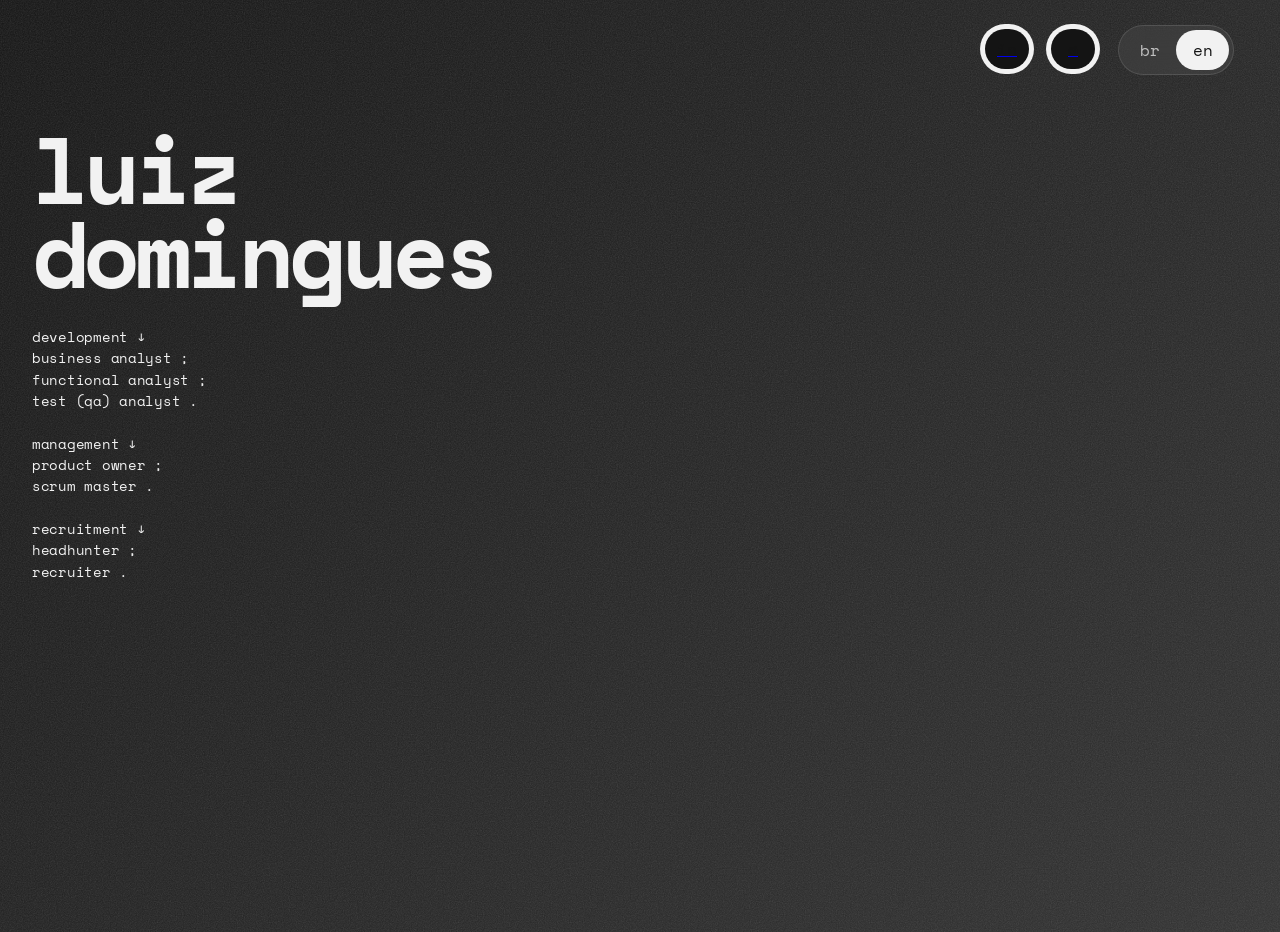
==== index.html @ 3195b7db "added linkedin and email buttons to the left of the language toggle with minimal changes index.html " ====
<!--
File: index.html
Version: 0.4
Last updated: 2026-07-29
System: frontend
-->
<!DOCTYPE html>
<html lang="en">
<head>
  <meta charset="UTF-8" />
  <meta name="viewport" content="width=device-width, initial-scale=1.0" />
  <title>Luiz Domingues</title>
  <meta name="description" content="Landing page pessoal de Luiz Domingues." />
  <link rel="preconnect" href="https://fonts.googleapis.com" />
  <link rel="preconnect" href="https://fonts.gstatic.com" crossorigin />
  <link href="https://fonts.googleapis.com/css2?family=Space+Mono:wght@400;700&display=swap" rel="stylesheet" />
  <link rel="stylesheet" href="./style.css" />
</head>
<body>
  <svg class="noise-defs" aria-hidden="true" width="0" height="0">
    <filter id="noiseFilter">
      <feTurbulence
        type="fractalNoise"
        baseFrequency="0.85"
        numOctaves="2"
        stitchTiles="stitch"
      />
      <feColorMatrix
        type="saturate"
        values="0"
      />
    </filter>
  </svg>

  <div class="page-shell">
    <div class="page-shell__grain" aria-hidden="true"></div>

    <header class="topbar">
      <a href="https://www.linkedin.com/in/luizdominguesn/" target="_blank" rel="noreferrer noopener" aria-label="linkedin" class="social-link">
        <span class="social-link__track">
          <span class="social-link__thumb"></span>
          <span class="social-link__option is-active">in</span>
        </span>
      </a>
      <a href="mailto:jobs@luizdomingues.com" aria-label="email" class="social-link">
        <span class="social-link__track">
          <span class="social-link__thumb"></span>
          <span class="social-link__option is-active">@</span>
        </span>
      </a>
      <button
        class="lang-toggle"
        type="button"
        aria-label="Toggle language"
        data-lang-toggle
        data-lang="en"
      >
        <span class="lang-toggle__track">
          <span class="lang-toggle__thumb"></span>
          <span class="lang-toggle__option" data-lang-option="pt">br</span>
          <span class="lang-toggle__option is-active" data-lang-option="en">en</span>
        </span>
      </button>
    </header>

    <main class="hero">
      <h1 class="hero__title" data-i18n="title"></h1>
      <div class="hero__content" data-i18n="content"></div>
    </main>
  </div>

  <script src="./script.js"></script>
</body>
</html>
---- style.css ----
/*
File: style.css
Version: 0.8
Last updated: 2026-07-29
System: frontend
*/

:root {
  --bg-start: #141414;
  --bg-end: #313131;
  --text: #f2f2f2;
  --text-muted: rgba(242, 242, 242, 0.72);
  --surface: rgba(255, 255, 255, 0.06);
  --border: rgba(255, 255, 255, 0.12);
  --radius-pill: 999px;
  --transition: 180ms cubic-bezier(0.16, 1, 0.3, 1);
}

* {
  box-sizing: border-box;
}

html {
  -webkit-font-smoothing: antialiased;
  -moz-osx-font-smoothing: grayscale;
  min-height: 100%;
  background: linear-gradient(135deg, var(--bg-start) 0%, var(--bg-end) 100%);
  overflow: clip;
}

body {
  margin: 0;
  min-height: 100dvh;
  background: transparent;
  overflow-x: clip;
  overflow-y: clip;
  color: var(--text);
  font-family: "Space Mono", monospace;
  text-transform: lowercase;
  text-align: left;
}

a,
button {
  font: inherit;
}

button {
  border: 0;
  background: transparent;
  cursor: pointer;
}

.noise-defs {
  position: absolute;
}

.page-shell {
  position: relative;
  min-height: 100dvh;
  width: 100%;
  margin: 0;
  padding: 24px 32px;
  overflow: hidden;
}

.page-shell__grain {
  position: absolute;
  inset: 0;
  opacity: 0.16;
  pointer-events: none;
  filter: url(#noiseFilter);
}

.page-shell__grain::before {
  content: "";
  position: absolute;
  inset: -20%;
  background:
    repeating-linear-gradient(
      0deg,
      rgba(255, 255, 255, 0.05) 0 1px,
      transparent 1px 3px
    ),
    repeating-linear-gradient(
      90deg,
      rgba(255, 255, 255, 0.03) 0 1px,
      transparent 1px 4px
    );
  mix-blend-mode: soft-light;
}

.topbar {
  position: relative;
  z-index: 2;
  display: flex;
  justify-content: flex-end;
  margin-bottom: 28px;
  padding-right: 8px;
  gap: 12px;
}

.social-link__track,
.lang-toggle__track {
  position: relative;
  display: grid;
  grid-template-columns: 1fr 1fr;
  align-items: center;
  width: 116px;
  padding: 4px;
  border-radius: var(--radius-pill);
  background: var(--surface);
  border: 1px solid var(--border);
  backdrop-filter: blur(12px);
  overflow: hidden;
}

.social-link__track {
  width: 54px;
  grid-template-columns: 1fr;
  background: var(--text);
  border-color: transparent;
}

.social-link__thumb,
.lang-toggle__thumb {
  position: absolute;
  top: 4px;
  left: 4px;
  width: calc(50% - 4px);
  height: calc(100% - 8px);
  border-radius: var(--radius-pill);
  background: var(--text);
  transition: transform var(--transition);
}

.social-link__thumb {
  width: calc(100% - 8px);
  background: var(--bg-start);
}

.social-link__option,
.lang-toggle__option {
  position: relative;
  z-index: 1;
  display: inline-flex;
  align-items: center;
  justify-content: center;
  min-height: 40px;
  padding: 0 14px;
  color: var(--text-muted);
  transition: color var(--transition);
}

.social-link__option {
  padding: 0;
  color: var(--bg-start);
}

.lang-toggle[data-lang="en"] .lang-toggle__thumb {
  transform: translateX(100%);
}

.lang-toggle__option.is-active {
  color: #141414;
}

.hero {
  position: relative;
  z-index: 2;
  min-height: calc(100dvh - 96px);
  width: 100%;
  display: flex;
  flex-direction: column;
  align-items: flex-start;
  justify-content: flex-start;
  gap: 1.75rem;
  padding-top: 1.5rem;
}

.hero__title {
  margin: 0;
  width: min(100%, 9ch);
  font-size: clamp(2.8rem, 9vw, 5.8rem);
  line-height: 0.9;
  letter-spacing: -0.06em;
  text-align: left;
}

.hero__content {
  width: min(100%, 42rem);
  white-space: pre-line;
  font-size: clamp(0.86rem, 1vw, 1rem);
  line-height: 1.55;
  letter-spacing: -0.02em;
  text-align: left;
  display: block;
  margin-top: 0.25rem;
}

@media (max-width: 640px) {
  .page-shell {
    padding: 16px 20px;
  }

  .topbar {
    margin-bottom: 16px;
    padding-right: 6px;
    gap: 8px;
  }

  .social-link__track {
    width: 48px;
  }

  .lang-toggle__track {
    width: 108px;
  }

  .hero {
    min-height: calc(100dvh - 84px);
    gap: 1.25rem;
    padding-top: 1rem;
  }

  .hero__title {
    width: 100%;
  }
}
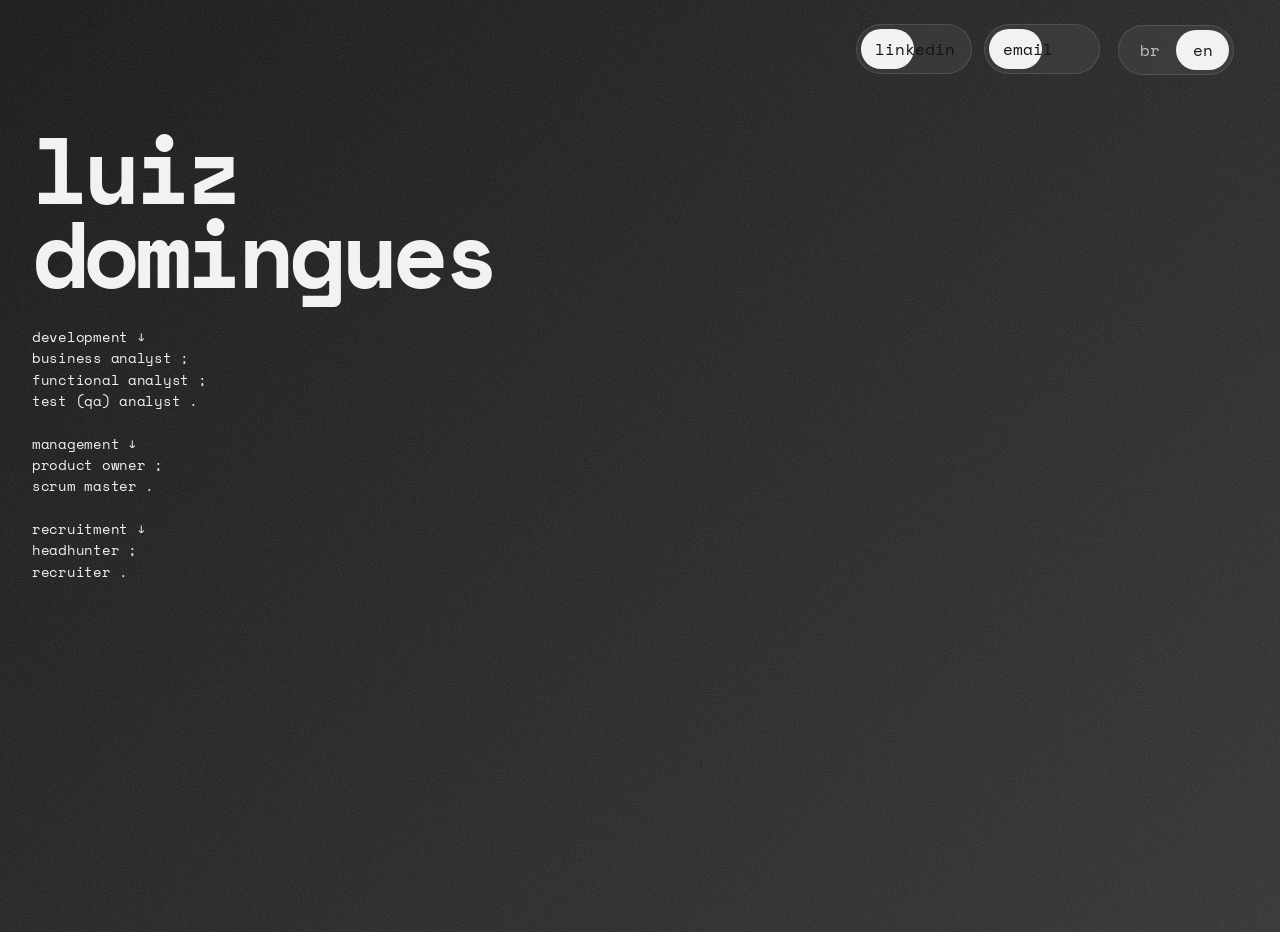
==== commit 213c929e: "updated linkedin and email buttons to use the same visual style as the language toggle, with "linked" ====
--- a/index.html
+++ b/index.html
@@ -1,6 +1,6 @@
 <!--
 File: index.html
-Version: 0.4
+Version: 0.5
 Last updated: 2026-07-29
 System: frontend
 -->
@@ -36,16 +36,16 @@
     <div class="page-shell__grain" aria-hidden="true"></div>
 
     <header class="topbar">
-      <a href="https://www.linkedin.com/in/luizdominguesn/" target="_blank" rel="noreferrer noopener" aria-label="linkedin" class="social-link">
-        <span class="social-link__track">
-          <span class="social-link__thumb"></span>
-          <span class="social-link__option is-active">in</span>
+      <a href="https://www.linkedin.com/in/luizdominguesn/" target="_blank" rel="noreferrer noopener" aria-label="linkedin" class="lang-toggle">
+        <span class="lang-toggle__track">
+          <span class="lang-toggle__thumb"></span>
+          <span class="lang-toggle__option is-active">linkedin</span>
         </span>
       </a>
-      <a href="mailto:jobs@luizdomingues.com" aria-label="email" class="social-link">
-        <span class="social-link__track">
-          <span class="social-link__thumb"></span>
-          <span class="social-link__option is-active">@</span>
+      <a href="mailto:jobs@luizdomingues.com" aria-label="email" class="lang-toggle">
+        <span class="lang-toggle__track">
+          <span class="lang-toggle__thumb"></span>
+          <span class="lang-toggle__option is-active">email</span>
         </span>
       </a>
       <button
--- a/style.css
+++ b/style.css
@@ -1,6 +1,6 @@
 /*
 File: style.css
-Version: 0.8
+Version: 0.9
 Last updated: 2026-07-29
 System: frontend
 */
@@ -43,6 +43,11 @@
 a,
 button {
   font: inherit;
+}
+
+a {
+  color: inherit;
+  text-decoration: none;
 }
 
 button {
@@ -100,7 +105,6 @@
   gap: 12px;
 }
 
-.social-link__track,
 .lang-toggle__track {
   position: relative;
   display: grid;
@@ -115,14 +119,6 @@
   overflow: hidden;
 }
 
-.social-link__track {
-  width: 54px;
-  grid-template-columns: 1fr;
-  background: var(--text);
-  border-color: transparent;
-}
-
-.social-link__thumb,
 .lang-toggle__thumb {
   position: absolute;
   top: 4px;
@@ -134,12 +130,10 @@
   transition: transform var(--transition);
 }
 
-.social-link__thumb {
-  width: calc(100% - 8px);
-  background: var(--bg-start);
-}
-
-.social-link__option,
+.lang-toggle[data-lang="en"] .lang-toggle__thumb {
+  transform: translateX(100%);
+}
+
 .lang-toggle__option {
   position: relative;
   z-index: 1;
@@ -150,15 +144,6 @@
   padding: 0 14px;
   color: var(--text-muted);
   transition: color var(--transition);
-}
-
-.social-link__option {
-  padding: 0;
-  color: var(--bg-start);
-}
-
-.lang-toggle[data-lang="en"] .lang-toggle__thumb {
-  transform: translateX(100%);
 }
 
 .lang-toggle__option.is-active {
@@ -206,15 +191,6 @@
   .topbar {
     margin-bottom: 16px;
     padding-right: 6px;
-    gap: 8px;
-  }
-
-  .social-link__track {
-    width: 48px;
-  }
-
-  .lang-toggle__track {
-    width: 108px;
   }
 
   .hero {
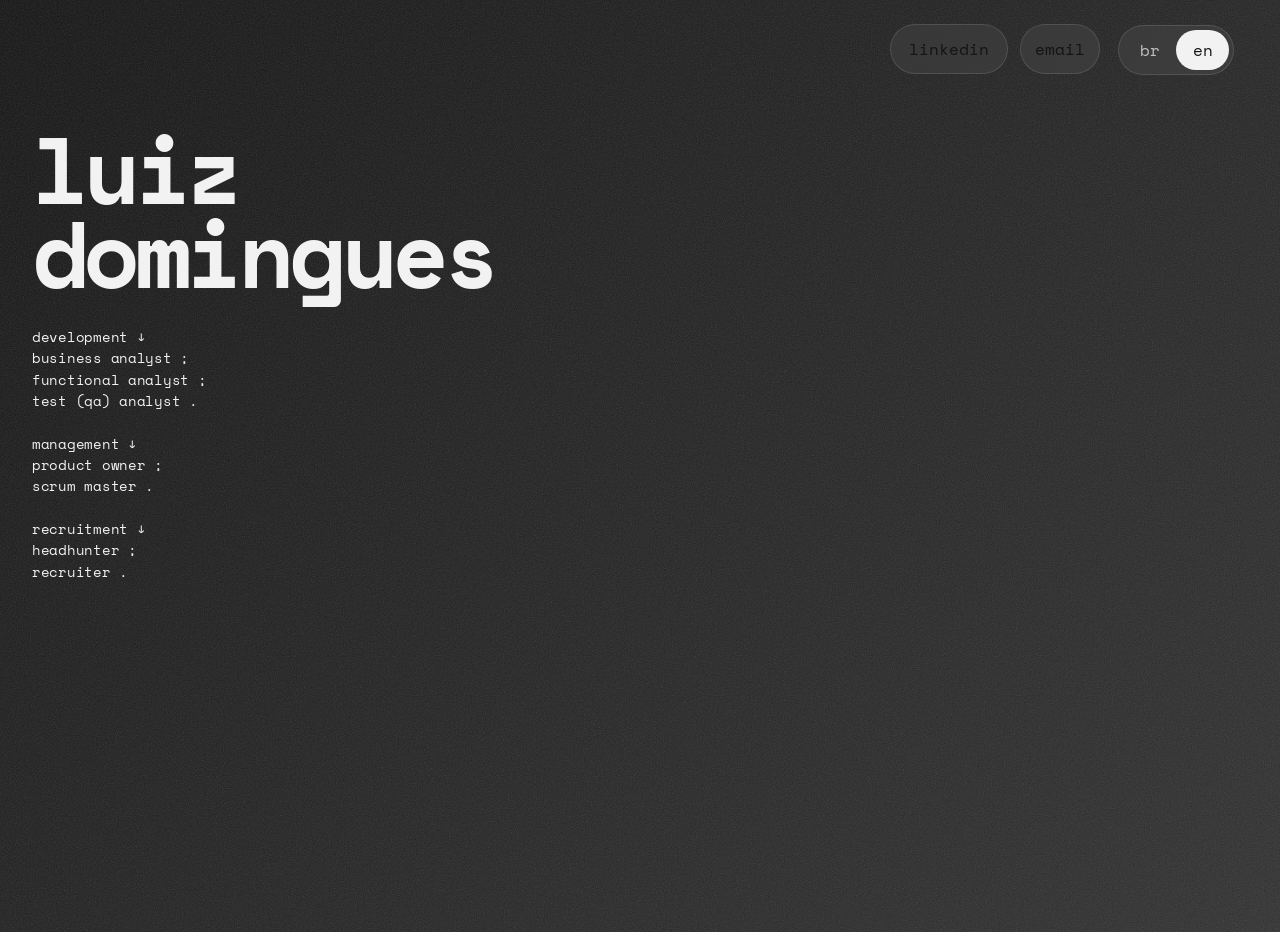
==== commit 71a73e66: "adjusted social buttons width and inner track to match text size and look consistent with the langua" ====
--- a/index.html
+++ b/index.html
@@ -1,6 +1,6 @@
 <!--
 File: index.html
-Version: 0.5
+Version: 0.6
 Last updated: 2026-07-29
 System: frontend
 -->
@@ -36,13 +36,13 @@
     <div class="page-shell__grain" aria-hidden="true"></div>
 
     <header class="topbar">
-      <a href="https://www.linkedin.com/in/luizdominguesn/" target="_blank" rel="noreferrer noopener" aria-label="linkedin" class="lang-toggle">
+      <a href="https://www.linkedin.com/in/luizdominguesn/" target="_blank" rel="noreferrer noopener" aria-label="linkedin" class="lang-toggle lang-toggle--social">
         <span class="lang-toggle__track">
           <span class="lang-toggle__thumb"></span>
           <span class="lang-toggle__option is-active">linkedin</span>
         </span>
       </a>
-      <a href="mailto:jobs@luizdomingues.com" aria-label="email" class="lang-toggle">
+      <a href="mailto:jobs@luizdomingues.com" aria-label="email" class="lang-toggle lang-toggle--social lang-toggle--email">
         <span class="lang-toggle__track">
           <span class="lang-toggle__thumb"></span>
           <span class="lang-toggle__option is-active">email</span>
--- a/style.css
+++ b/style.css
@@ -1,6 +1,6 @@
 /*
 File: style.css
-Version: 0.9
+Version: 0.10
 Last updated: 2026-07-29
 System: frontend
 */
@@ -119,6 +119,16 @@
   overflow: hidden;
 }
 
+.lang-toggle--social .lang-toggle__track {
+  width: auto;
+  grid-template-columns: 1fr;
+  justify-content: center;
+}
+
+.lang-toggle--email .lang-toggle__track {
+  width: 80px;
+}
+
 .lang-toggle__thumb {
   position: absolute;
   top: 4px;
@@ -128,6 +138,10 @@
   border-radius: var(--radius-pill);
   background: var(--text);
   transition: transform var(--transition);
+}
+
+.lang-toggle--social .lang-toggle__thumb {
+  display: none;
 }
 
 .lang-toggle[data-lang="en"] .lang-toggle__thumb {
@@ -144,6 +158,11 @@
   padding: 0 14px;
   color: var(--text-muted);
   transition: color var(--transition);
+}
+
+.lang-toggle--social .lang-toggle__option {
+  width: 100%;
+  color: #141414;
 }
 
 .lang-toggle__option.is-active {
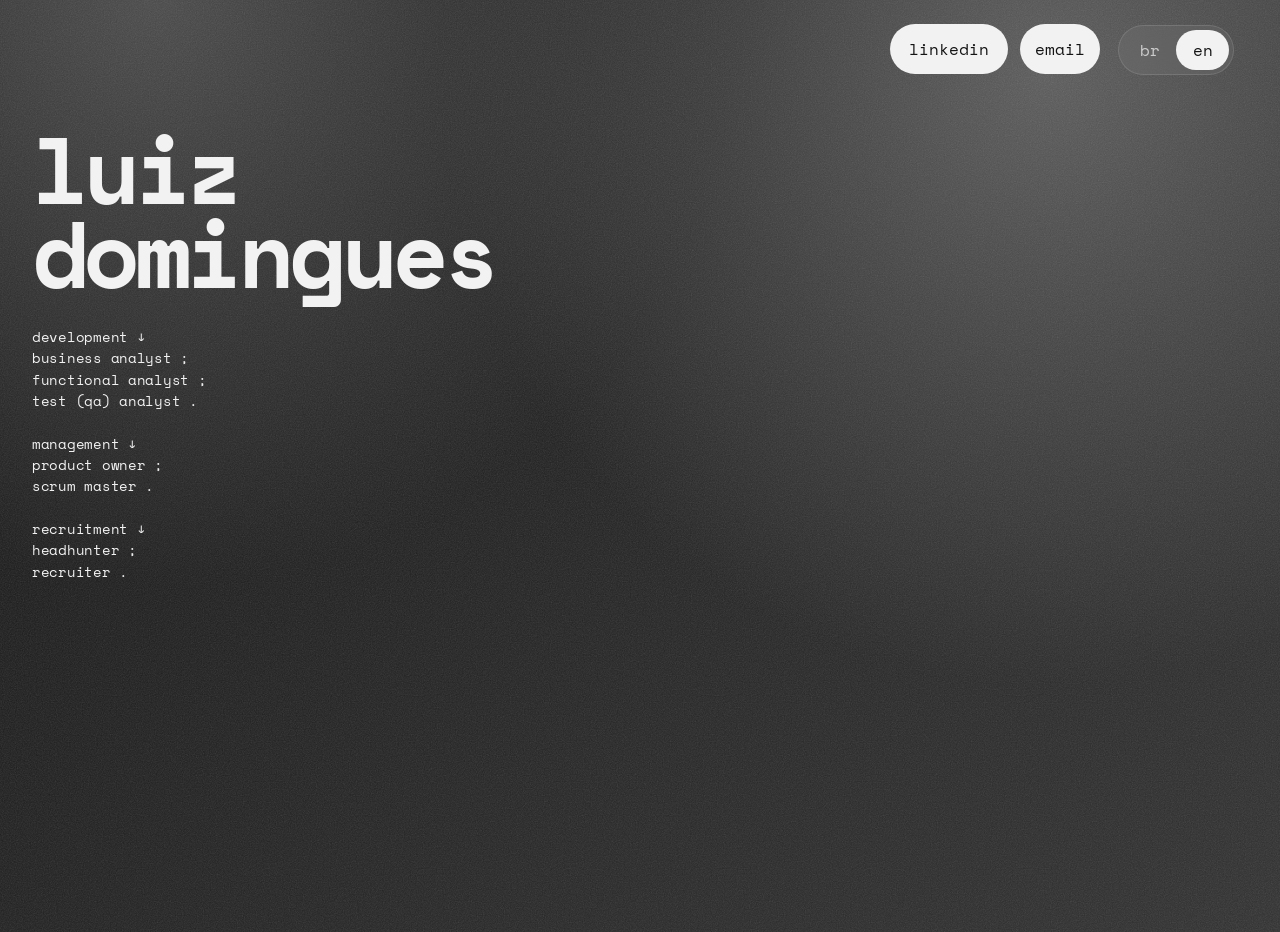
==== commit c9487167: "updated files with succinct inline comments for self-study, updated background with stronger graysca" ====
--- a/index.html
+++ b/index.html
@@ -1,74 +1,93 @@
 <!--
 File: index.html
-Version: 0.6
-Last updated: 2026-07-29
+Version: 0.7
+Last updated: 2026-07-30
 System: frontend
 -->
 <!DOCTYPE html>
 <html lang="en">
 <head>
-  <meta charset="UTF-8" />
-  <meta name="viewport" content="width=device-width, initial-scale=1.0" />
-  <title>Luiz Domingues</title>
-  <meta name="description" content="Landing page pessoal de Luiz Domingues." />
-  <link rel="preconnect" href="https://fonts.googleapis.com" />
-  <link rel="preconnect" href="https://fonts.gstatic.com" crossorigin />
-  <link href="https://fonts.googleapis.com/css2?family=Space+Mono:wght@400;700&display=swap" rel="stylesheet" />
-  <link rel="stylesheet" href="./style.css" />
+<!-- configurações básicas do documento e codificação -->
+<meta charset="UTF-8" />
+<meta name="viewport" content="width=device-width, initial-scale=1.0" />
+<!-- título da aba do navegador -->
+<title>Luiz Domingues</title>
+<!-- descrição para SEO e compartilhamento -->
+<meta name="description" content="Landing page pessoal de Luiz Domingues." />
+<!-- otimização de carregamento da fonte no Google Fonts -->
+<link rel="preconnect" href="https://fonts.googleapis.com" />
+<link rel="preconnect" href="https://fonts.gstatic.com" crossorigin />
+<!-- fonte monoespaçada usada na página -->
+<link href="https://fonts.googleapis.com/css2?family=Space+Mono:wght@400;700&display=swap" rel="stylesheet" />
+<!-- arquivo de estilos principal -->
+<link rel="stylesheet" href="./style.css" />
 </head>
 <body>
-  <svg class="noise-defs" aria-hidden="true" width="0" height="0">
-    <filter id="noiseFilter">
-      <feTurbulence
-        type="fractalNoise"
-        baseFrequency="0.85"
-        numOctaves="2"
-        stitchTiles="stitch"
-      />
-      <feColorMatrix
-        type="saturate"
-        values="0"
-      />
-    </filter>
-  </svg>
+<!-- definição do filtro SVG usado para gerar o ruído/grain de fundo -->
+<svg class="noise-defs" aria-hidden="true" width="0" height="0">
+<filter id="noiseFilter">
+<feTurbulence
+type="fractalNoise"
+baseFrequency="0.85"
+numOctaves="2"
+stitchTiles="stitch"
+/>
+<feColorMatrix
+type="saturate"
+values="0"
+/>
+</filter>
+</svg>
 
-  <div class="page-shell">
-    <div class="page-shell__grain" aria-hidden="true"></div>
+<!-- container principal da página -->
+<div class="page-shell">
+<!-- camada de grain/ruído aplicada sobre o fundo -->
+<div class="page-shell__grain" aria-hidden="true"></div>
 
-    <header class="topbar">
-      <a href="https://www.linkedin.com/in/luizdominguesn/" target="_blank" rel="noreferrer noopener" aria-label="linkedin" class="lang-toggle lang-toggle--social">
-        <span class="lang-toggle__track">
-          <span class="lang-toggle__thumb"></span>
-          <span class="lang-toggle__option is-active">linkedin</span>
-        </span>
-      </a>
-      <a href="mailto:jobs@luizdomingues.com" aria-label="email" class="lang-toggle lang-toggle--social lang-toggle--email">
-        <span class="lang-toggle__track">
-          <span class="lang-toggle__thumb"></span>
-          <span class="lang-toggle__option is-active">email</span>
-        </span>
-      </a>
-      <button
-        class="lang-toggle"
-        type="button"
-        aria-label="Toggle language"
-        data-lang-toggle
-        data-lang="en"
-      >
-        <span class="lang-toggle__track">
-          <span class="lang-toggle__thumb"></span>
-          <span class="lang-toggle__option" data-lang-option="pt">br</span>
-          <span class="lang-toggle__option is-active" data-lang-option="en">en</span>
-        </span>
-      </button>
-    </header>
+<!-- barra superior com links sociais e toggle de idioma -->
+<header class="topbar">
+<!-- botão/link para o LinkedIn com estilo de toggle social -->
+<a href="https://www.linkedin.com/in/luizdominguesn/" target="_blank" rel="noreferrer noopener" aria-label="linkedin" class="lang-toggle lang-toggle--social">
+<span class="lang-toggle__track">
+<span class="lang-toggle__thumb"></span>
+<span class="lang-toggle__option is-active">linkedin</span>
+</span>
+</a>
+<!-- botão/link para o email com estilo de toggle social -->
+<a href="mailto:jobs@luizdomingues.com" aria-label="email" class="lang-toggle lang-toggle--social lang-toggle--email">
+<span class="lang-toggle__track">
+<span class="lang-toggle__thumb"></span>
+<span class="lang-toggle__option is-active">email</span>
+</span>
+</a>
+<!-- botão que alterna o idioma da página (pt/en) -->
+<button
+class="lang-toggle"
+type="button"
+aria-label="Toggle language"
+data-lang-toggle
+data-lang="en"
+>
+<span class="lang-toggle__track">
+<span class="lang-toggle__thumb"></span>
+<!-- opção de idioma português (br) -->
+<span class="lang-toggle__option" data-lang-option="pt">br</span>
+<!-- opção de idioma inglês (en), iniciando ativa -->
+<span class="lang-toggle__option is-active" data-lang-option="en">en</span>
+</span>
+</button>
+</header>
 
-    <main class="hero">
-      <h1 class="hero__title" data-i18n="title"></h1>
-      <div class="hero__content" data-i18n="content"></div>
-    </main>
-  </div>
+<!-- seção principal (hero) com título e conteúdo em destaque -->
+<main class="hero">
+<!-- título principal, preenchido via JavaScript conforme idioma -->
+<h1 class="hero__title" data-i18n="title"></h1>
+<!-- texto descritivo, também preenchido via JavaScript -->
+<div class="hero__content" data-i18n="content"></div>
+</main>
+</div>
 
-  <script src="./script.js"></script>
+<!-- arquivo JavaScript responsável pela lógica de tradução/toggle -->
+<script src="./script.js"></script>
 </body>
 </html>
--- a/style.css
+++ b/style.css
@@ -1,224 +1,255 @@
 /*
 File: style.css
-Version: 0.10
-Last updated: 2026-07-29
+Version: 0.14
+Last updated: 2026-07-30
 System: frontend
 */
 
+/* variáveis globais de cores, borda, raio e transições */
 :root {
-  --bg-start: #141414;
-  --bg-end: #313131;
-  --text: #f2f2f2;
-  --text-muted: rgba(242, 242, 242, 0.72);
-  --surface: rgba(255, 255, 255, 0.06);
-  --border: rgba(255, 255, 255, 0.12);
-  --radius-pill: 999px;
-  --transition: 180ms cubic-bezier(0.16, 1, 0.3, 1);
-}
+--bg-start: #141414;
+--bg-end: #313131;
+--text: #f2f2f2;
+--text-muted: rgba(242, 242, 242, 0.72);
+--surface: rgba(255, 255, 255, 0.06);
+--border: rgba(255, 255, 255, 0.12);
+--radius-pill: 999px;
+--transition: 180ms cubic-bezier(0.16, 1, 0.3, 1);
+}
+
+/* reset básico de box-sizing para todos os elementos */
 
 * {
-  box-sizing: border-box;
-}
-
+    box-sizing: border-box;
+    }
+
+/* estilos do elemento raiz (html), incluindo fundo com gradients */
 html {
-  -webkit-font-smoothing: antialiased;
-  -moz-osx-font-smoothing: grayscale;
-  min-height: 100%;
-  background: linear-gradient(135deg, var(--bg-start) 0%, var(--bg-end) 100%);
-  overflow: clip;
-}
-
+-webkit-font-smoothing: antialiased;
+-moz-osx-font-smoothing: grayscale;
+min-height: 100%;
+background:
+radial-gradient(circle at 12% 0%, #4a4a4a 0, transparent 40%),
+radial-gradient(circle at 82% 8%, #5c5c5c 0, transparent 45%),
+linear-gradient(135deg, var(--bg-start) 0%, var(--bg-end) 100%);
+overflow: clip;
+}
+
+/* estilos básicos do body: tipografia, cores e layout geral */
 body {
-  margin: 0;
-  min-height: 100dvh;
-  background: transparent;
-  overflow-x: clip;
-  overflow-y: clip;
-  color: var(--text);
-  font-family: "Space Mono", monospace;
-  text-transform: lowercase;
-  text-align: left;
-}
-
+margin: 0;
+min-height: 100dvh;
+background: transparent;
+overflow-x: clip;
+overflow-y: clip;
+color: var(--text);
+font-family: "Space Mono", monospace;
+text-transform: lowercase;
+text-align: left;
+}
+
+/* garante que links e botões herdem fonte do body */
 a,
 button {
-  font: inherit;
-}
-
+font: inherit;
+}
+
+/* estilos padrão de link (sem sublinhado e cor herdada) */
 a {
-  color: inherit;
-  text-decoration: none;
-}
-
+color: inherit;
+text-decoration: none;
+}
+
+/* reset de botão para usar apenas estilos customizados */
 button {
-  border: 0;
-  background: transparent;
-  cursor: pointer;
-}
-
+border: 0;
+background: transparent;
+cursor: pointer;
+}
+
+/* posiciona o SVG de ruído de forma absoluta, sem interferir no layout */
 .noise-defs {
-  position: absolute;
-}
-
+position: absolute;
+}
+
+/* container principal da página, controla padding e fluxo */
 .page-shell {
-  position: relative;
-  min-height: 100dvh;
-  width: 100%;
-  margin: 0;
-  padding: 24px 32px;
-  overflow: hidden;
-}
-
+position: relative;
+min-height: 100dvh;
+width: 100%;
+margin: 0;
+padding: 24px 32px;
+overflow: hidden;
+}
+
+/* camada de grain visual aplicada sobre o fundo */
 .page-shell__grain {
-  position: absolute;
-  inset: 0;
-  opacity: 0.16;
-  pointer-events: none;
-  filter: url(#noiseFilter);
-}
-
+position: absolute;
+inset: 0;
+opacity: 0.16;
+pointer-events: none;
+filter: url(#noiseFilter);
+}
+
+/* pseudo-elemento que desenha linhas repetidas para criar textura */
 .page-shell__grain::before {
-  content: "";
-  position: absolute;
-  inset: -20%;
-  background:
-    repeating-linear-gradient(
-      0deg,
-      rgba(255, 255, 255, 0.05) 0 1px,
-      transparent 1px 3px
-    ),
-    repeating-linear-gradient(
-      90deg,
-      rgba(255, 255, 255, 0.03) 0 1px,
-      transparent 1px 4px
-    );
-  mix-blend-mode: soft-light;
-}
-
+content: "";
+position: absolute;
+inset: -20%;
+background:
+repeating-linear-gradient(
+0deg,
+rgba(255, 255, 255, 0.05) 0 1px,
+transparent 1px 3px
+),
+repeating-linear-gradient(
+90deg,
+rgba(255, 255, 255, 0.03) 0 1px,
+transparent 1px 4px
+);
+mix-blend-mode: soft-light;
+}
+
+/* barra superior com os toggles de redes sociais e idioma */
 .topbar {
-  position: relative;
-  z-index: 2;
-  display: flex;
-  justify-content: flex-end;
-  margin-bottom: 28px;
-  padding-right: 8px;
-  gap: 12px;
-}
-
+position: relative;
+z-index: 2;
+display: flex;
+justify-content: flex-end;
+margin-bottom: 28px;
+padding-right: 8px;
+gap: 12px;
+}
+
+/* base visual do componente de toggle (idioma e sociais) */
 .lang-toggle__track {
-  position: relative;
-  display: grid;
-  grid-template-columns: 1fr 1fr;
-  align-items: center;
-  width: 116px;
-  padding: 4px;
-  border-radius: var(--radius-pill);
-  background: var(--surface);
-  border: 1px solid var(--border);
-  backdrop-filter: blur(12px);
-  overflow: hidden;
-}
-
+position: relative;
+display: grid;
+grid-template-columns: 1fr 1fr;
+align-items: center;
+width: 116px;
+padding: 4px;
+border-radius: var(--radius-pill);
+background: var(--surface);
+border: 1px solid var(--border);
+backdrop-filter: blur(12px);
+overflow: hidden;
+}
+
+/* variação visual para os toggles usados como links sociais */
 .lang-toggle--social .lang-toggle__track {
-  width: auto;
-  grid-template-columns: 1fr;
-  justify-content: center;
-}
-
+width: auto;
+grid-template-columns: 1fr;
+justify-content: center;
+background: var(--text);
+border-color: transparent;
+}
+
+/* variação de largura para o toggle de email */
 .lang-toggle--email .lang-toggle__track {
-  width: 80px;
-}
-
+width: 80px;
+}
+
+/* "thumb" que se move entre as opções de idioma */
 .lang-toggle__thumb {
-  position: absolute;
-  top: 4px;
-  left: 4px;
-  width: calc(50% - 4px);
-  height: calc(100% - 8px);
-  border-radius: var(--radius-pill);
-  background: var(--text);
-  transition: transform var(--transition);
-}
-
+position: absolute;
+top: 4px;
+left: 4px;
+width: calc(50% - 4px);
+height: calc(100% - 8px);
+border-radius: var(--radius-pill);
+background: var(--text);
+transition: transform var(--transition);
+}
+
+/* nas variações sociais, o thumb não é exibido */
 .lang-toggle--social .lang-toggle__thumb {
-  display: none;
-}
-
+display: none;
+}
+
+/* quando o data-lang é "en", desloca o thumb para a segunda coluna */
 .lang-toggle[data-lang="en"] .lang-toggle__thumb {
-  transform: translateX(100%);
-}
-
+transform: translateX(100%);
+}
+
+/* estilo base de cada opção de toggle (pt / en / social) */
 .lang-toggle__option {
-  position: relative;
-  z-index: 1;
-  display: inline-flex;
-  align-items: center;
-  justify-content: center;
-  min-height: 40px;
-  padding: 0 14px;
-  color: var(--text-muted);
-  transition: color var(--transition);
-}
-
+position: relative;
+z-index: 1;
+display: inline-flex;
+align-items: center;
+justify-content: center;
+min-height: 40px;
+padding: 0 14px;
+color: var(--text-muted);
+transition: color var(--transition);
+}
+
+/* ajuste específico para opções de toggles sociais */
 .lang-toggle--social .lang-toggle__option {
-  width: 100%;
-  color: #141414;
-}
-
+width: 100%;
+color: var(--bg-start);
+}
+
+/* opção ativa recebe cor mais escura (contraste com fundo claro) */
 .lang-toggle__option.is-active {
-  color: #141414;
-}
-
+color: #141414;
+}
+
+/* seção principal (hero), onde ficam título e texto */
 .hero {
-  position: relative;
-  z-index: 2;
-  min-height: calc(100dvh - 96px);
-  width: 100%;
-  display: flex;
-  flex-direction: column;
-  align-items: flex-start;
-  justify-content: flex-start;
-  gap: 1.75rem;
-  padding-top: 1.5rem;
-}
-
+position: relative;
+z-index: 2;
+min-height: calc(100dvh - 96px);
+width: 100%;
+display: flex;
+flex-direction: column;
+align-items: flex-start;
+justify-content: flex-start;
+gap: 1.75rem;
+padding-top: 1.5rem;
+}
+
+/* título principal, com tipografia responsiva e largura controlada */
 .hero__title {
-  margin: 0;
-  width: min(100%, 9ch);
-  font-size: clamp(2.8rem, 9vw, 5.8rem);
-  line-height: 0.9;
-  letter-spacing: -0.06em;
-  text-align: left;
-}
-
+margin: 0;
+width: min(100%, 9ch);
+font-size: clamp(2.8rem, 9vw, 5.8rem);
+line-height: 0.9;
+letter-spacing: -0.06em;
+text-align: left;
+}
+
+/* bloco de texto com quebra de linha preservada e largura máxima */
 .hero__content {
-  width: min(100%, 42rem);
-  white-space: pre-line;
-  font-size: clamp(0.86rem, 1vw, 1rem);
-  line-height: 1.55;
-  letter-spacing: -0.02em;
-  text-align: left;
-  display: block;
-  margin-top: 0.25rem;
-}
-
+width: min(100%, 42rem);
+white-space: pre-line;
+font-size: clamp(0.86rem, 1vw, 1rem);
+line-height: 1.55;
+letter-spacing: -0.02em;
+text-align: left;
+display: block;
+margin-top: 0.25rem;
+}
+
+/* ajustes de layout para telas menores (mobile) */
 @media (max-width: 640px) {
-  .page-shell {
-    padding: 16px 20px;
-  }
-
-  .topbar {
-    margin-bottom: 16px;
-    padding-right: 6px;
-  }
-
-  .hero {
-    min-height: calc(100dvh - 84px);
-    gap: 1.25rem;
-    padding-top: 1rem;
-  }
-
-  .hero__title {
-    width: 100%;
-  }
+.page-shell {
+padding: 16px 20px;
+}
+
+.topbar {
+margin-bottom: 16px;
+padding-right: 6px;
+}
+
+.hero {
+min-height: calc(100dvh - 84px);
+gap: 1.25rem;
+padding-top: 1rem;
+}
+
+.hero__title {
+width: 100%;
+}
 }
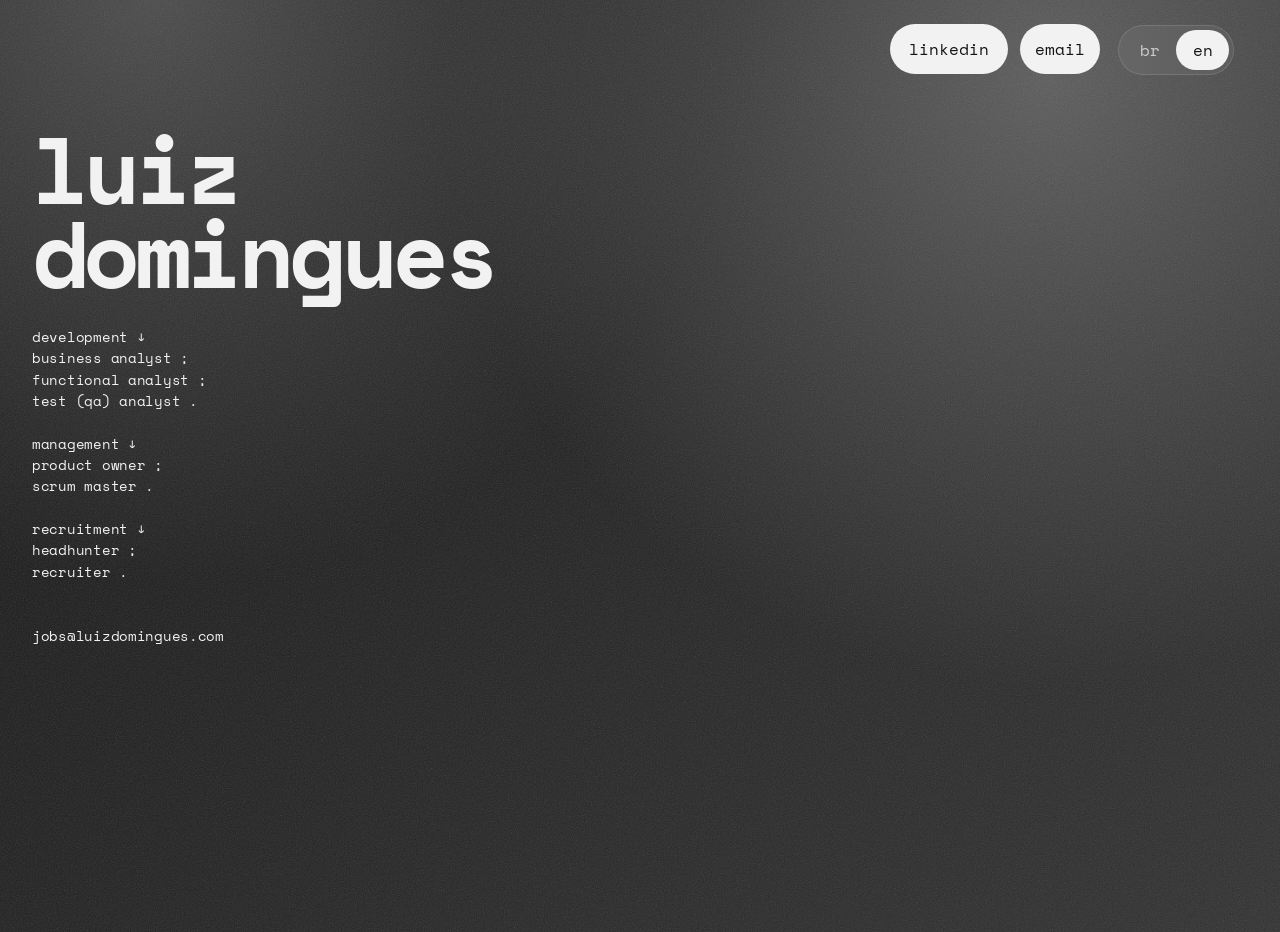
==== commit 4f42e01f: "changed frim pt to br on index and script - index.html (v0.8) - script.js (v0.8)" ====
--- a/index.html
+++ b/index.html
@@ -1,6 +1,6 @@
 <!--
 File: index.html
-Version: 0.7
+Version: 0.8
 Last updated: 2026-07-30
 System: frontend
 -->
@@ -60,7 +60,7 @@
 <span class="lang-toggle__option is-active">email</span>
 </span>
 </a>
-<!-- botão que alterna o idioma da página (pt/en) -->
+<!-- botão que alterna o idioma da página (br/en) -->
 <button
 class="lang-toggle"
 type="button"
@@ -71,7 +71,7 @@
 <span class="lang-toggle__track">
 <span class="lang-toggle__thumb"></span>
 <!-- opção de idioma português (br) -->
-<span class="lang-toggle__option" data-lang-option="pt">br</span>
+<span class="lang-toggle__option" data-lang-option="br">br</span>
 <!-- opção de idioma inglês (en), iniciando ativa -->
 <span class="lang-toggle__option is-active" data-lang-option="en">en</span>
 </span>
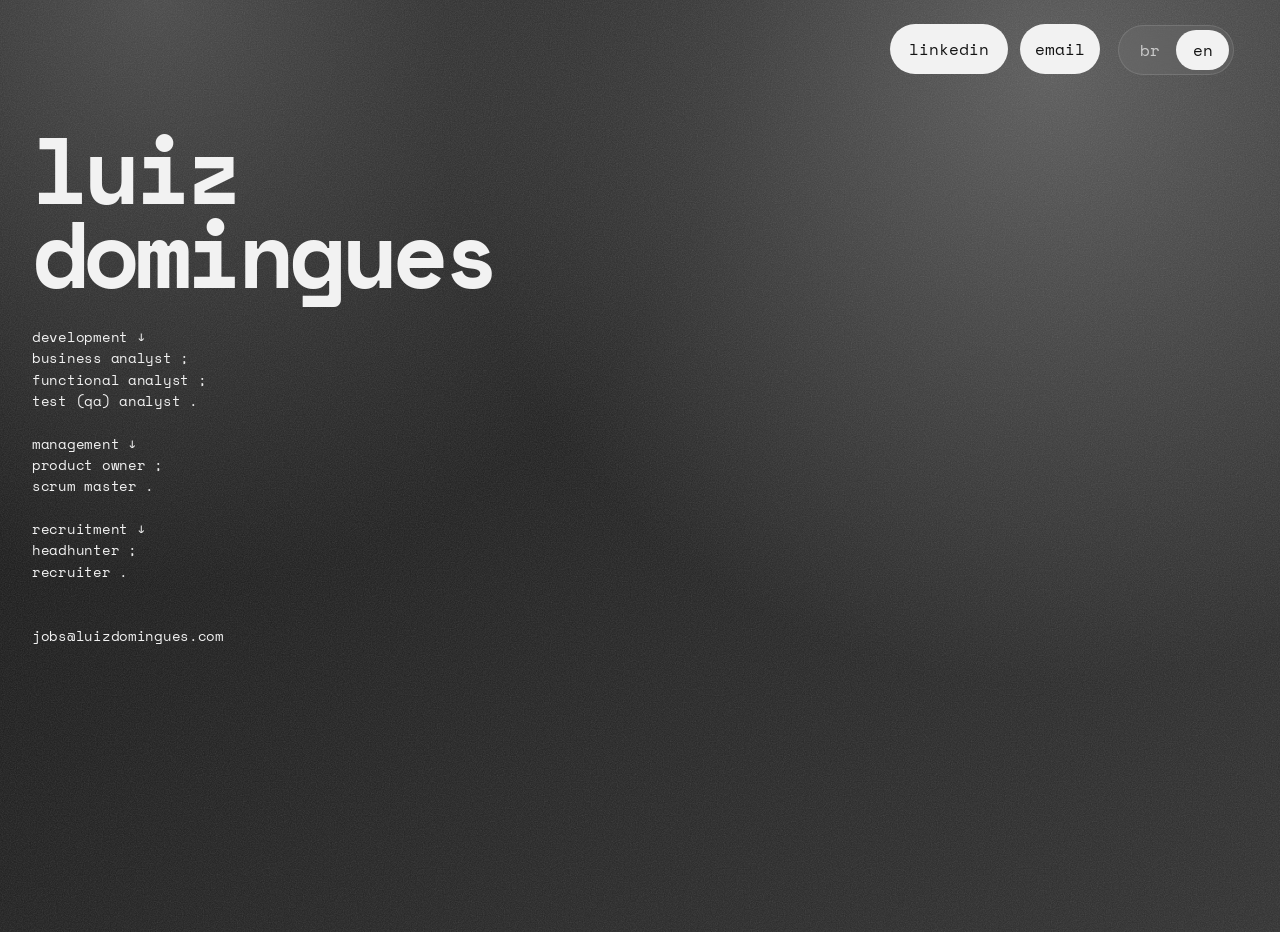
==== commit dd9b4b4f: "added local animated fog background, updated vendor stack and version info index.html (0.9) style.c" ====
--- a/index.html
+++ b/index.html
@@ -1,7 +1,7 @@
 <!--
 File: index.html
-Version: 0.8
-Last updated: 2026-07-30
+Version: 0.9
+Last updated: 2026-07-31
 System: frontend
 -->
 <!DOCTYPE html>
@@ -23,6 +23,9 @@
 <link rel="stylesheet" href="./style.css" />
 </head>
 <body>
+<!-- container do background animado Vanta -->
+<div id="vanta-bg"></div>
+
 <!-- definição do filtro SVG usado para gerar o ruído/grain de fundo -->
 <svg class="noise-defs" aria-hidden="true" width="0" height="0">
 <filter id="noiseFilter">
@@ -67,8 +70,7 @@
 aria-label="Toggle language"
 data-lang-toggle
 data-lang="en"
->
-<span class="lang-toggle__track">
+> <span class="lang-toggle__track">
 <span class="lang-toggle__thumb"></span>
 <!-- opção de idioma português (br) -->
 <span class="lang-toggle__option" data-lang-option="br">br</span>
@@ -89,5 +91,26 @@
 
 <!-- arquivo JavaScript responsável pela lógica de tradução/toggle -->
 <script src="./script.js"></script>
+
+<!-- scripts do background animado Vanta Fog (arquivos locais) -->
+<script src="./vendor/three.min.js"></script>
+<script src="./vendor/vanta.fog.min.js"></script>
+<script>
+VANTA.FOG({
+el: "#vanta-bg",
+mouseControls: true,
+touchControls: true,
+gyroControls: false,
+minHeight: 200.0,
+minWidth: 200.0,
+highlightColor: 0xA0CB63,
+midtoneColor: 0x83B53C,
+lowlightColor: 0x6E9732,
+baseColor: 0x313131,
+blurFactor: 0.33,
+speed: 1.7,
+zoom: 1.2
+});
+</script>
 </body>
 </html>
--- a/style.css
+++ b/style.css
@@ -1,7 +1,7 @@
 /*
 File: style.css
-Version: 0.14
-Last updated: 2026-07-30
+Version: 0.15
+Last updated: 2026-07-31
 System: frontend
 */
 
@@ -18,10 +18,9 @@
 }
 
 /* reset básico de box-sizing para todos os elementos */
-
 * {
-    box-sizing: border-box;
-    }
+box-sizing: border-box;
+}
 
 /* estilos do elemento raiz (html), incluindo fundo com gradients */
 html {
@@ -48,6 +47,13 @@
 text-align: left;
 }
 
+/* camada de fundo para o Vanta Fog */
+#vanta-bg {
+position: fixed;
+inset: 0;
+z-index: -1;
+}
+
 /* garante que links e botões herdem fonte do body */
 a,
 button {
@@ -70,11 +76,13 @@
 /* posiciona o SVG de ruído de forma absoluta, sem interferir no layout */
 .noise-defs {
 position: absolute;
+z-index: 1;
 }
 
 /* container principal da página, controla padding e fluxo */
 .page-shell {
 position: relative;
+z-index: 2;
 min-height: 100dvh;
 width: 100%;
 margin: 0;
@@ -172,7 +180,7 @@
 transform: translateX(100%);
 }
 
-/* estilo base de cada opção de toggle (pt / en / social) */
+/* estilo base de cada opção de toggle (br / en / social) */
 .lang-toggle__option {
 position: relative;
 z-index: 1;
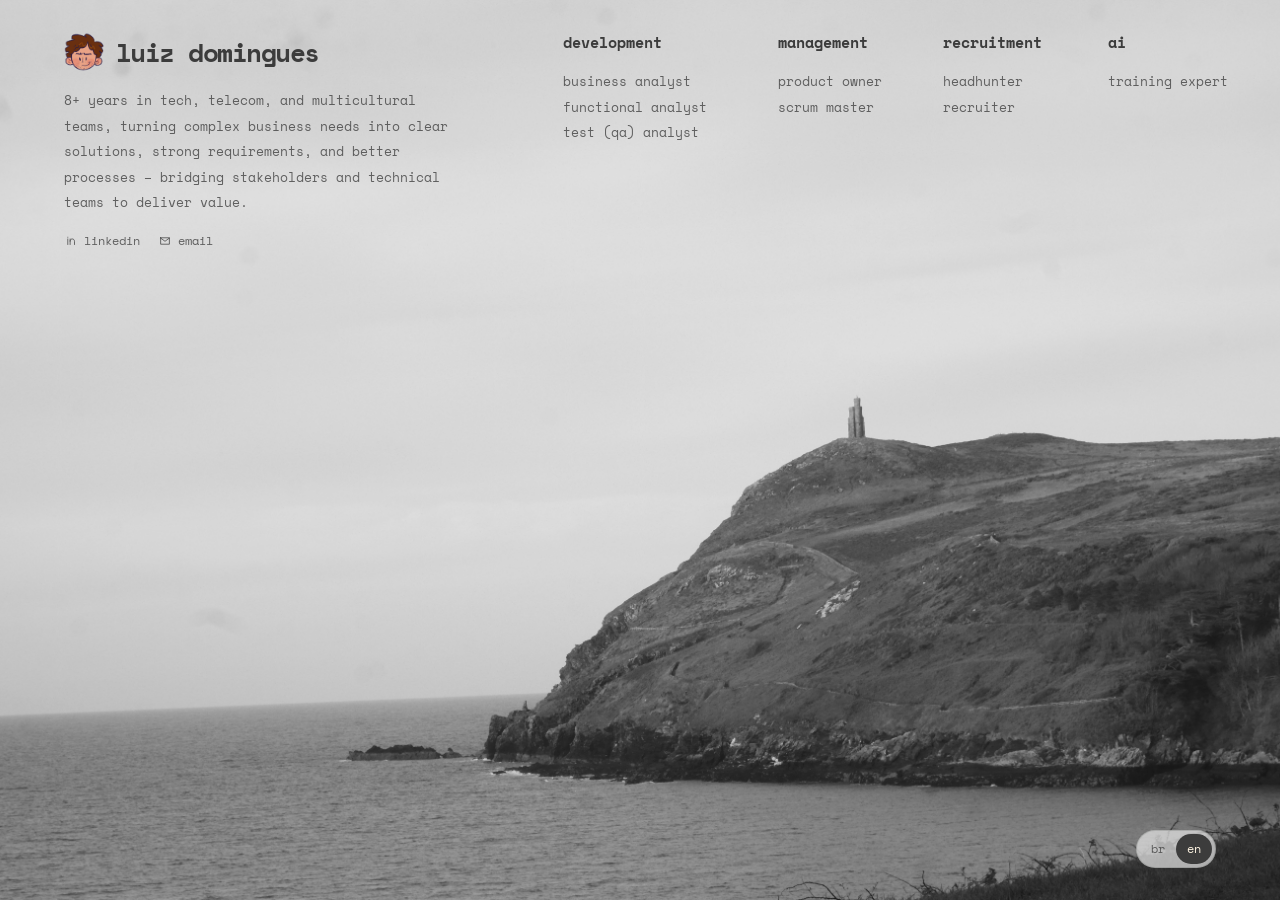
==== commit 9f5e6589: "updated landing page from animated WebGL layout to a static bilingual professional portfolio layout " ====
--- a/index.html
+++ b/index.html
@@ -1,116 +1,71 @@
 <!--
 File: index.html
-Version: 0.9
-Last updated: 2026-07-31
+Version: 0.11
+Last updated: 2026-10-13
 System: frontend
 -->
 <!DOCTYPE html>
 <html lang="en">
 <head>
-<!-- configurações básicas do documento e codificação -->
 <meta charset="UTF-8" />
 <meta name="viewport" content="width=device-width, initial-scale=1.0" />
-<!-- título da aba do navegador -->
 <title>Luiz Domingues</title>
-<!-- descrição para SEO e compartilhamento -->
 <meta name="description" content="Landing page pessoal de Luiz Domingues." />
-<!-- otimização de carregamento da fonte no Google Fonts -->
+<link rel="icon" type="image/svg+xml" href="./assets/favicon.svg" />
 <link rel="preconnect" href="https://fonts.googleapis.com" />
 <link rel="preconnect" href="https://fonts.gstatic.com" crossorigin />
-<!-- fonte monoespaçada usada na página -->
 <link href="https://fonts.googleapis.com/css2?family=Space+Mono:wght@400;700&display=swap" rel="stylesheet" />
-<!-- arquivo de estilos principal -->
 <link rel="stylesheet" href="./style.css" />
 </head>
 <body>
-<!-- container do background animado Vanta -->
-<div id="vanta-bg"></div>
+<main class="page-shell">
+<section class="profile">
+<div class="profile__identity">
+<img class="profile__icon" src="./assets/icon.png" alt="" width="40" height="40" />
+<h1 data-i18n="name"></h1>
+</div>
+<p class="profile__bio" data-i18n="bio"></p>
+<div class="profile__links">
+<a class="profile__link" href="https://www.linkedin.com/in/luizdominguesn/" target="_blank" rel="noreferrer noopener">
+<svg class="profile__link-icon" aria-hidden="true" viewBox="0 0 24 24">
+<path d="M6.5 8.5V18M6.5 5.5V5.6M10.5 18V12.5C10.5 10.3 12 8.5 14.2 8.5C16.4 8.5 18 10.3 18 12.5V18M10.5 12.5V8.5" />
+</svg>
+<span>linkedin</span>
+</a>
+<a class="profile__link" href="mailto:jobs@luizdomingues.com">
+<svg class="profile__link-icon" aria-hidden="true" viewBox="0 0 24 24">
+<path d="M4.5 6.5H19.5V17.5H4.5V6.5ZM4.5 7L12 12.5L19.5 7" />
+</svg>
+<span>email</span>
+</a>
+</div>
+</section>
 
-<!-- definição do filtro SVG usado para gerar o ruído/grain de fundo -->
-<svg class="noise-defs" aria-hidden="true" width="0" height="0">
-<filter id="noiseFilter">
-<feTurbulence
-type="fractalNoise"
-baseFrequency="0.85"
-numOctaves="2"
-stitchTiles="stitch"
-/>
-<feColorMatrix
-type="saturate"
-values="0"
-/>
-</filter>
-</svg>
+<section class="categories" aria-label="Áreas de atuação">
+<div class="category">
+<h2 data-i18n="developmentTitle"></h2>
+<p data-i18n="developmentRoles"></p>
+</div>
+<div class="category">
+<h2 data-i18n="managementTitle"></h2>
+<p data-i18n="managementRoles"></p>
+</div>
+<div class="category">
+<h2 data-i18n="recruitmentTitle"></h2>
+<p data-i18n="recruitmentRoles"></p>
+</div>
+<div class="category">
+<h2 data-i18n="aiTitle"></h2>
+<p data-i18n="aiRoles"></p>
+</div>
+</section>
 
-<!-- container principal da página -->
-<div class="page-shell">
-<!-- camada de grain/ruído aplicada sobre o fundo -->
-<div class="page-shell__grain" aria-hidden="true"></div>
+<button class="language-toggle" type="button" aria-label="Alterar idioma" data-language-toggle>
+<span class="language-toggle__option" data-language-option="br">br</span>
+<span class="language-toggle__option is-active" data-language-option="en">en</span>
+</button>
+</main>
 
-<!-- barra superior com links sociais e toggle de idioma -->
-<header class="topbar">
-<!-- botão/link para o LinkedIn com estilo de toggle social -->
-<a href="https://www.linkedin.com/in/luizdominguesn/" target="_blank" rel="noreferrer noopener" aria-label="linkedin" class="lang-toggle lang-toggle--social">
-<span class="lang-toggle__track">
-<span class="lang-toggle__thumb"></span>
-<span class="lang-toggle__option is-active">linkedin</span>
-</span>
-</a>
-<!-- botão/link para o email com estilo de toggle social -->
-<a href="mailto:jobs@luizdomingues.com" aria-label="email" class="lang-toggle lang-toggle--social lang-toggle--email">
-<span class="lang-toggle__track">
-<span class="lang-toggle__thumb"></span>
-<span class="lang-toggle__option is-active">email</span>
-</span>
-</a>
-<!-- botão que alterna o idioma da página (br/en) -->
-<button
-class="lang-toggle"
-type="button"
-aria-label="Toggle language"
-data-lang-toggle
-data-lang="en"
-> <span class="lang-toggle__track">
-<span class="lang-toggle__thumb"></span>
-<!-- opção de idioma português (br) -->
-<span class="lang-toggle__option" data-lang-option="br">br</span>
-<!-- opção de idioma inglês (en), iniciando ativa -->
-<span class="lang-toggle__option is-active" data-lang-option="en">en</span>
-</span>
-</button>
-</header>
-
-<!-- seção principal (hero) com título e conteúdo em destaque -->
-<main class="hero">
-<!-- título principal, preenchido via JavaScript conforme idioma -->
-<h1 class="hero__title" data-i18n="title"></h1>
-<!-- texto descritivo, também preenchido via JavaScript -->
-<div class="hero__content" data-i18n="content"></div>
-</main>
-</div>
-
-<!-- arquivo JavaScript responsável pela lógica de tradução/toggle -->
 <script src="./script.js"></script>
-
-<!-- scripts do background animado Vanta Fog (arquivos locais) -->
-<script src="./vendor/three.min.js"></script>
-<script src="./vendor/vanta.fog.min.js"></script>
-<script>
-VANTA.FOG({
-el: "#vanta-bg",
-mouseControls: true,
-touchControls: true,
-gyroControls: false,
-minHeight: 200.0,
-minWidth: 200.0,
-highlightColor: 0xA0CB63,
-midtoneColor: 0x83B53C,
-lowlightColor: 0x6E9732,
-baseColor: 0x313131,
-blurFactor: 0.33,
-speed: 1.7,
-zoom: 1.2
-});
-</script>
 </body>
 </html>
--- a/style.css
+++ b/style.css
@@ -1,263 +1,241 @@
 /*
 File: style.css
-Version: 0.15
-Last updated: 2026-07-31
+Version: 0.16
+Last updated: 2026-10-13
 System: frontend
 */
 
-/* variáveis globais de cores, borda, raio e transições */
 :root {
---bg-start: #141414;
---bg-end: #313131;
---text: #f2f2f2;
---text-muted: rgba(242, 242, 242, 0.72);
---surface: rgba(255, 255, 255, 0.06);
---border: rgba(255, 255, 255, 0.12);
---radius-pill: 999px;
---transition: 180ms cubic-bezier(0.16, 1, 0.3, 1);
-}
-
-/* reset básico de box-sizing para todos os elementos */
+--text: #3c3c3c;
+--text-muted: rgba(60, 60, 60, 0.78);
+--surface: rgba(227, 227, 227, 0.72);
+}
+
 * {
 box-sizing: border-box;
 }
 
-/* estilos do elemento raiz (html), incluindo fundo com gradients */
-html {
--webkit-font-smoothing: antialiased;
--moz-osx-font-smoothing: grayscale;
-min-height: 100%;
-background:
-radial-gradient(circle at 12% 0%, #4a4a4a 0, transparent 40%),
-radial-gradient(circle at 82% 8%, #5c5c5c 0, transparent 45%),
-linear-gradient(135deg, var(--bg-start) 0%, var(--bg-end) 100%);
-overflow: clip;
-}
-
-/* estilos básicos do body: tipografia, cores e layout geral */
 body {
+min-height: 100dvh;
 margin: 0;
-min-height: 100dvh;
-background: transparent;
-overflow-x: clip;
-overflow-y: clip;
+background: #e3e3e3 url("./assets/background.jpeg") center / cover no-repeat fixed;
 color: var(--text);
 font-family: "Space Mono", monospace;
 text-transform: lowercase;
-text-align: left;
-}
-
-/* camada de fundo para o Vanta Fog */
-#vanta-bg {
-position: fixed;
-inset: 0;
-z-index: -1;
-}
-
-/* garante que links e botões herdem fonte do body */
+}
+
 a,
 button {
 font: inherit;
 }
 
-/* estilos padrão de link (sem sublinhado e cor herdada) */
 a {
 color: inherit;
 text-decoration: none;
 }
 
-/* reset de botão para usar apenas estilos customizados */
 button {
 border: 0;
-background: transparent;
+}
+
+.page-shell {
+position: relative;
+min-height: 100dvh;
+padding: 32px 5vw;
+display: grid;
+grid-template-columns: minmax(0, 1fr) minmax(0, 1.5fr);
+align-items: start;
+gap: 5vw;
+}
+
+.language-toggle {
+position: absolute;
+right: 5vw;
+bottom: 32px;
+display: flex;
+align-items: center;
+padding: 3px;
+border: 1px solid rgba(52, 58, 54, 0.18);
+border-radius: 999px;
+background: var(--surface);
+color: var(--text-muted);
 cursor: pointer;
 }
 
-/* posiciona o SVG de ruído de forma absoluta, sem interferir no layout */
-.noise-defs {
-position: absolute;
-z-index: 1;
-}
-
-/* container principal da página, controla padding e fluxo */
-.page-shell {
-position: relative;
-z-index: 2;
-min-height: 100dvh;
-width: 100%;
+.language-toggle__option {
+display: inline-flex;
+align-items: center;
+justify-content: center;
+min-width: 36px;
+min-height: 30px;
+padding: 0 8px;
+border-radius: 999px;
+font-size: 0.72rem;
+line-height: 1;
+}
+
+.language-toggle__option.is-active {
+background: var(--text);
+color: #fff5e3;
+}
+
+.profile__identity {
+display: flex;
+align-items: center;
+gap: 12px;
+}
+
+.profile__icon {
+display: block;
+width: 40px;
+height: 40px;
+object-fit: contain;
+}
+
+.profile__bio {
+max-width: 25rem;
+margin: 16px 0 0;
+font-size: 0.8rem;
+line-height: 2;
+color: var(--text-muted);
+}
+
+.profile__links {
+display: flex;
+align-items: center;
+gap: 18px;
+margin-top: 16px;
+}
+
+.profile__link {
+display: inline-flex;
+align-items: center;
+gap: 6px;
+font-size: 0.78rem;
+line-height: 1.4;
+color: var(--text-muted);
+font-weight: 400;
+transition: color 180ms ease, font-weight 180ms ease;
+}
+
+.profile__link-icon {
+width: 14px;
+height: 14px;
+fill: none;
+stroke: currentColor;
+stroke-linecap: round;
+stroke-linejoin: round;
+stroke-width: 1.6;
+transition: stroke-width 180ms ease;
+}
+
+.profile__link:hover,
+.profile__link:focus-visible {
+color: var(--text);
+font-weight: 700;
+}
+
+.profile__link:hover .profile__link-icon,
+.profile__link:focus-visible .profile__link-icon {
+stroke-width: 2.4;
+}
+
+h1,
+h2,
+p {
 margin: 0;
-padding: 24px 32px;
-overflow: hidden;
-}
-
-/* camada de grain visual aplicada sobre o fundo */
-.page-shell__grain {
-position: absolute;
-inset: 0;
-opacity: 0.16;
-pointer-events: none;
-filter: url(#noiseFilter);
-}
-
-/* pseudo-elemento que desenha linhas repetidas para criar textura */
-.page-shell__grain::before {
-content: "";
-position: absolute;
-inset: -20%;
-background:
-repeating-linear-gradient(
-0deg,
-rgba(255, 255, 255, 0.05) 0 1px,
-transparent 1px 3px
-),
-repeating-linear-gradient(
-90deg,
-rgba(255, 255, 255, 0.03) 0 1px,
-transparent 1px 4px
-);
-mix-blend-mode: soft-light;
-}
-
-/* barra superior com os toggles de redes sociais e idioma */
-.topbar {
-position: relative;
-z-index: 2;
-display: flex;
-justify-content: flex-end;
-margin-bottom: 28px;
-padding-right: 8px;
-gap: 12px;
-}
-
-/* base visual do componente de toggle (idioma e sociais) */
-.lang-toggle__track {
-position: relative;
+}
+
+h1 {
+font-size: clamp(1.3rem, 2vw, 1.75rem);
+line-height: 1.2;
+letter-spacing: -0.06em;
+}
+
+.categories {
 display: grid;
-grid-template-columns: 1fr 1fr;
-align-items: center;
-width: 116px;
-padding: 4px;
-border-radius: var(--radius-pill);
-background: var(--surface);
-border: 1px solid var(--border);
-backdrop-filter: blur(12px);
-overflow: hidden;
-}
-
-/* variação visual para os toggles usados como links sociais */
-.lang-toggle--social .lang-toggle__track {
-width: auto;
+grid-template-columns: 1.35fr 1fr 1fr 0.75fr;
+justify-content: end;
+column-gap: 20px;
+row-gap: 36px;
+}
+
+.category {
+min-width: 0;
+}
+
+.category h2 {
+margin-bottom: 16px;
+font-size: 0.95rem;
+line-height: 1.4;
+}
+
+.category p {
+white-space: pre;
+font-size: 0.8rem;
+line-height: 2;
+color: var(--text-muted);
+}
+
+@media (max-width: 1100px) {
+.page-shell {
+grid-template-columns: minmax(0, 1fr) minmax(0, 1.7fr);
+gap: 4vw;
+}
+
+.categories {
+column-gap: 16px;
+row-gap: 28px;
+}
+}
+
+@media (max-width: 900px) {
+.page-shell {
 grid-template-columns: 1fr;
-justify-content: center;
-background: var(--text);
-border-color: transparent;
-}
-
-/* variação de largura para o toggle de email */
-.lang-toggle--email .lang-toggle__track {
-width: 80px;
-}
-
-/* "thumb" que se move entre as opções de idioma */
-.lang-toggle__thumb {
-position: absolute;
-top: 4px;
-left: 4px;
-width: calc(50% - 4px);
-height: calc(100% - 8px);
-border-radius: var(--radius-pill);
-background: var(--text);
-transition: transform var(--transition);
-}
-
-/* nas variações sociais, o thumb não é exibido */
-.lang-toggle--social .lang-toggle__thumb {
-display: none;
-}
-
-/* quando o data-lang é "en", desloca o thumb para a segunda coluna */
-.lang-toggle[data-lang="en"] .lang-toggle__thumb {
-transform: translateX(100%);
-}
-
-/* estilo base de cada opção de toggle (br / en / social) */
-.lang-toggle__option {
-position: relative;
-z-index: 1;
-display: inline-flex;
-align-items: center;
-justify-content: center;
-min-height: 40px;
-padding: 0 14px;
-color: var(--text-muted);
-transition: color var(--transition);
-}
-
-/* ajuste específico para opções de toggles sociais */
-.lang-toggle--social .lang-toggle__option {
-width: 100%;
-color: var(--bg-start);
-}
-
-/* opção ativa recebe cor mais escura (contraste com fundo claro) */
-.lang-toggle__option.is-active {
-color: #141414;
-}
-
-/* seção principal (hero), onde ficam título e texto */
-.hero {
-position: relative;
-z-index: 2;
-min-height: calc(100dvh - 96px);
-width: 100%;
-display: flex;
-flex-direction: column;
-align-items: flex-start;
-justify-content: flex-start;
-gap: 1.75rem;
-padding-top: 1.5rem;
-}
-
-/* título principal, com tipografia responsiva e largura controlada */
-.hero__title {
-margin: 0;
-width: min(100%, 9ch);
-font-size: clamp(2.8rem, 9vw, 5.8rem);
-line-height: 0.9;
-letter-spacing: -0.06em;
-text-align: left;
-}
-
-/* bloco de texto com quebra de linha preservada e largura máxima */
-.hero__content {
-width: min(100%, 42rem);
-white-space: pre-line;
-font-size: clamp(0.86rem, 1vw, 1rem);
-line-height: 1.55;
-letter-spacing: -0.02em;
-text-align: left;
-display: block;
-margin-top: 0.25rem;
-}
-
-/* ajustes de layout para telas menores (mobile) */
+gap: 40px;
+padding-bottom: 96px;
+}
+
+.categories {
+grid-template-columns: repeat(2, minmax(0, 1fr));
+justify-content: start;
+column-gap: 40px;
+row-gap: 32px;
+}
+
+.category {
+padding: 18px;
+border: 1px solid rgba(227, 227, 227, 0.38);
+border-radius: 12px;
+background: rgba(227, 227, 227, 0.38);
+backdrop-filter: blur(8px);
+}
+}
+
 @media (max-width: 640px) {
 .page-shell {
-padding: 16px 20px;
-}
-
-.topbar {
-margin-bottom: 16px;
-padding-right: 6px;
-}
-
-.hero {
-min-height: calc(100dvh - 84px);
-gap: 1.25rem;
-padding-top: 1rem;
-}
-
-.hero__title {
-width: 100%;
+gap: 32px;
+padding: 20px 20px 88px;
+}
+
+.language-toggle {
+right: 20px;
+bottom: 20px;
+}
+
+.categories {
+grid-template-columns: repeat(2, minmax(0, 1fr));
+column-gap: 16px;
+row-gap: 16px;
+}
+
+.category {
+padding: 16px;
+}
+
+.category p,
+.profile__bio {
+font-size: 0.76rem;
+line-height: 1.9;
 }
 }
